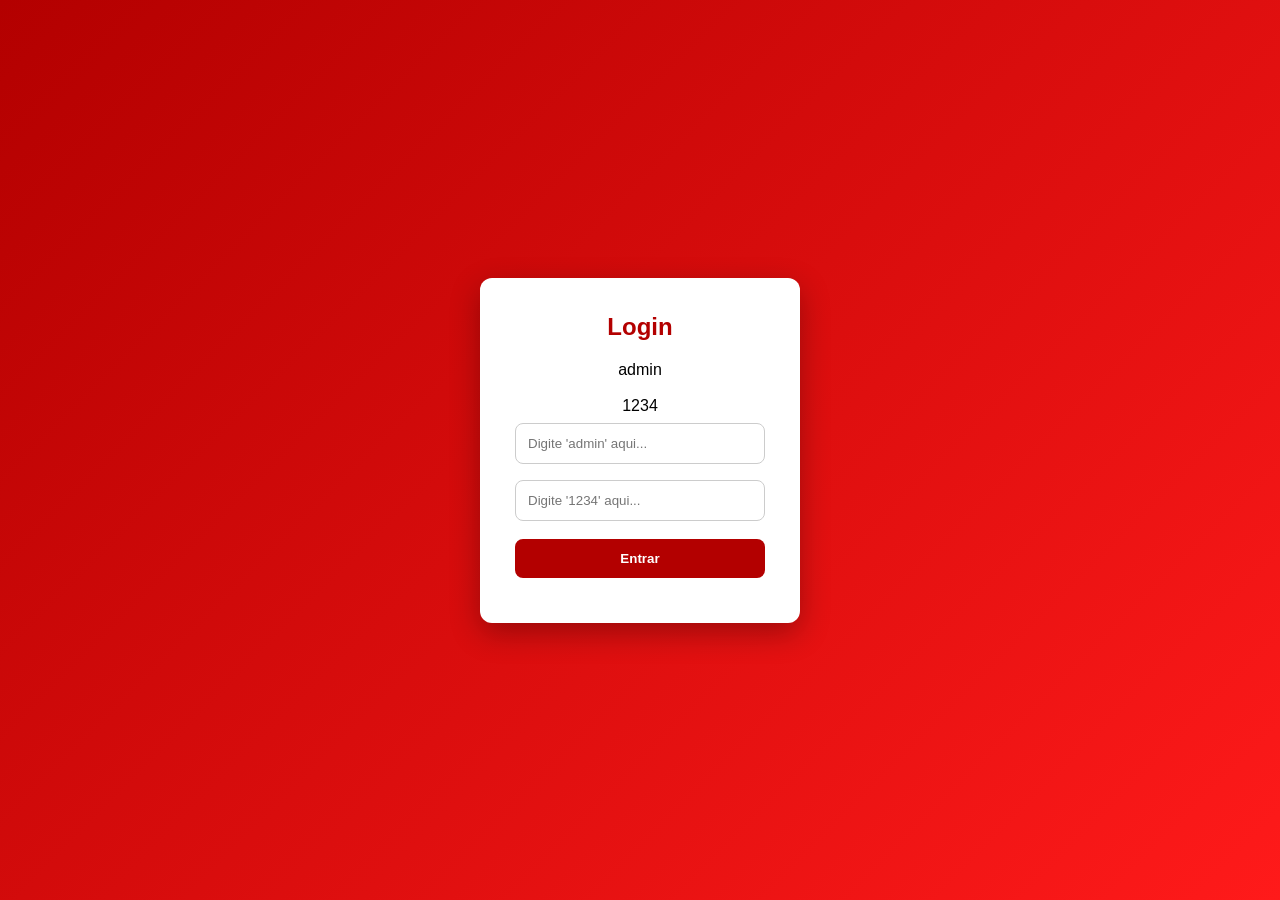
==== index.html @ d5be4e05 "Add files via upload Primeira versão do Yamaha Store" ====
<!DOCTYPE html>
<html lang="pt-BR">

<head>


    <meta charset="UTF-8">
    <meta name="viewport" content="width=device-width, initial-scale=1.0">

    <title>Yamaha Store</title>

    <link rel="stylesheet" href="https://cdnjs.cloudflare.com/ajax/libs/font-awesome/6.7.2/css/all.min.css">

    <link rel="stylesheet" href="css/style.css">
    <link rel="stylesheet" href="css/logo.css">
    <link rel="icon" type="image/png" href="/imagens/yamahaicon.png">

</head>

<body>

<a href="#rodape" class="botao-flutuante" title="Ir para o rodapé">
    <img src="/imagens/PFT.png" alt="">
</a>

</a>
    <script>
if (localStorage.getItem("logado") !== "true") {
    window.location.href = "pages/login.html";
}
</script>

    <button onclick="logout()" class="btn-logout">Sair</button>

    <header>


        <a href="index.html">
        <div class="logo">
            <h1><i class="fa-solid fa-motorcycle"></i> Yamaha Store</h1>
        </div>
        </a>



        <div class="search">

            <input type="text" id="pesquisa" placeholder="Pesquisar motos...">

            <button>
                <i class="fa-solid fa-magnifying-glass"></i>
            </button>

        </div>

        <div class="menu">

        <span id="saldo-usuario"></span>

        <a href="pages/favoritos.html">
        <button>
                <i class="fa-solid fa-heart menu-heart"></i>
                favoritos
                
            </button>
        </a>

            <a href="pages/carrinho.html">
    <button>
        
        <i class="fa-solid fa-cart-shopping"></i>
        compras
    </button>
</a>

            <a href="pages/login.html">
    <button>
        <i class="fa-solid fa-user"></i>
        admin
    </button>
</a>

        </div>

    </header>

    <main>

        <section class="banner">

            <div class="banner-texto">

                <h1>Bem-vindo à Yamaha Timbaúba</h1>

                <p>Encontre motos, roupas e acessórios originais Yamaha.</p>

                <a href="pages/motos.html" class="btn-banner">
                    Conheça nossas motos
                </a>

            </div>

        </section>

        <section class="categorias">

    <a href="pages/motos.html" class="categoria">

        <i class="fa-solid fa-motorcycle"></i>

        <p>Motos</p>

    </a>

    <a href="pages/roupas.html" class="categoria">

        <i class="fa-solid fa-shirt"></i>

        <p>Roupas</p>

    </a>

    <a href="pages/acessorios.html" class="categoria">

        <i class="fa-solid fa-helmet-safety"></i>

        <p>Acessórios</p>

    </a>

    <a href="pages/oleos.html" class="categoria">

        <i class="fa-solid fa-oil-can"></i>

        <p>Óleos</p>

    </a>

    <a href="pages/pecas.html" class="categoria">

        <i class="fa-solid fa-gears"></i>

        <p>Peças</p>

    </a>

</section>

        <section class="produtos">

            <h2><i class="fa-solid fa-fire"></i> Motos em Destaque</h2>

            <div id="lista-produtos"></div>

        </section>

        <div id="mensagem-pesquisa"></div>

        <div class="ver-mais">

            <a href="pages/motos.html" class="ver-todas">
                Ver todas as motos
                <i class="fa-solid fa-arrow-right"></i>
            </a>

        </div>

    </main>




<footer class="rodape" id="rodape">

    <div class="logos-rodape">

        <img src="/imagens/PFT.png" alt="Logo do Projeto Florescendo Talentos">

        <img src="/imagens/eremt.png" alt="Logo da EREMT">

        <img src="/imagens/cesar_school.png" alt="Logo da Cesar School">

    </div>


    <div class="texto-rodape">

        <h3>Projeto Florescendo Talentos</h3>

        <p>
            Este projeto representa a união entre conhecimento, criatividade e
            transformação. Desenvolvido por estudantes, nasce da vontade de
            aprender, criar e utilizar a tecnologia como uma ferramenta capaz de
            gerar novas possibilidades.

            <br><br>

            Cada linha de código, cada ideia e cada desafio superado representam
            dedicação, inovação e o compromisso de transformar conhecimento em
            experiências que possam inspirar novas gerações.
        </p>

    </div>


    <div class="desenvolvedores">

        <h3>Desenvolvedor(a)</h3>

        <p>
            <strong>LAVINNYA SOFIA SANTANA DO NASCIMENTO</strong>
        </p>

        <p>
            2º ano B - Escola de Referência em Ensino Médio de Timbaúba Professor Antônio José Barboza dos Santos
        </p>

    <div class="informacoes-projeto">
    <br><br>
    <h3>Registro do Projeto</h3>

    <p>
        Projeto desenvolvido no ano de <strong>2026</strong>.
    </p>

    <p>
        Primeira versão publicada em:
        <strong>06 de julho de 2026</strong>.
    </p>

    <p>
        Área de desenvolvimento:
        <strong>Desenvolvimento Web - HTML, CSS e JavaScript</strong>.
    </p>

    <p>
        Projeto acadêmico desenvolvido através do
        <strong>Projeto Florescendo Talentos</strong>.
    </p>

</div>

    </div>


</footer>

    <script src="js/app.js"></script>
    <script src="js/pesquisa.js"></script>

</body>

</html>
---- css/style.css ----
/* ==========================
   RESET
========================== */

#mensagem-pesquisa{
    display: none;
    text-align: center;
    padding: 60px 20px;
}

#mensagem-pesquisa h2{
    color: #555;
    font-size: 30px;
}

#saldo-usuario{
    display: flex;
    align-items: center;
    justify-content: center;

    font-size: 18px;
    font-weight: bold;
    color: #fff;

    min-width: 180px;
    text-align: center;
}

a{
    color: inherit;
    text-decoration: none;
}

*{
    margin:0;
    padding:0;
    box-sizing:border-box;
}

body{

    font-family:"Poppins", sans-serif;
    background:#f5f5f5;
    color:#222;

}

/* ==========================
   HEADER
========================== */

header{

    background:#d6001c;
    height:80px;

    display:flex;
    justify-content:space-between;
    align-items:center;

    padding:0 60px;

    color:white;

    position:sticky;
    top:0;
    z-index:999;

}

.logo h1{

    font-size:30px;
    display:flex;
    align-items:center;
    gap:12px;

}

.logo i{

    font-size:28px;

}

.search{

    width:500px;
    display:flex;

}

.search input{

    width:100%;
    border:none;

    padding:12px 15px;

    border-radius:8px 0 0 8px;

    font-size:16px;

    outline:none;

}

.search button{

    border:none;

    padding:0 20px;

    background:#0038A8;

    color:white;

    border-radius:0 8px 8px 0;

    cursor:pointer;

    transition:.3s;

}

.search button:hover{

    background:#00296f;

}

.menu{

    display:flex;
    gap:15px;
    align-items: center;

}

.menu button{

    border:none;

    background:white;

    color:#d6001c;

    padding:10px 16px;

    border-radius:8px;

    cursor:pointer;

    font-weight:bold;

    transition:.3s;

}

.menu button:hover{

    background:#ececec;

}

.menu i{

    font-size:17px;

}

/* ==========================
   BANNER
========================== */

.banner{

    height:500px;

    background:
    linear-gradient(
        to right,
        rgba(0,0,0,.70),
        rgba(0,0,0,.35),
        rgba(0,0,0,0)
    ),
    url("../imagens/foto da frente da yamaha de timba city.jpeg");

    background-size:cover;
    background-position:center 35%;

    display:flex;
    align-items:center;

    padding-left:80px;

}

.banner-texto{

    color:white;
    max-width:520px;

}

.banner-texto h1{

    font-size:55px;
    margin-bottom:20px;

}

.banner-texto p{

    font-size:22px;
    margin-bottom:35px;
    line-height:1.5;

}

.btn-banner{

    display:inline-block;

    background:#d6001c;

    color:white;

    padding:15px 35px;

    border-radius:8px;

    text-decoration:none;

    font-size:18px;

    font-weight:bold;

    transition:.3s;

}

.btn-banner:hover{

    background:#a80017;

}

/* ==========================
   CATEGORIAS
========================== */

.categorias{

    background:white;

    display:flex;

    justify-content:center;

    gap:55px;

    padding:35px;

}

.categoria{

    width:120px;

    text-align:center;

    cursor:pointer;

    transition:.3s;

    text-decoration: none;

    color: #222;

}

.categoria span{

    display:block;

}

.categoria i{

    font-size:42px;

    color:#d6001c;

    transition:.3s;

}

.categoria p{

    margin-top:12px;

    font-weight:600;

    color:#333;

}

.categoria:hover{

    transform:translateY(-8px);

}

.categoria:hover i{

    transform:scale(1.15);

}

/* ==========================
   PRODUTOS
========================== */

.produtos{

    padding:60px;

}

.produtos h2{

    font-size:32px;

    color:#222;

    margin-bottom:35px;

    display:flex;

    align-items:center;

    gap:10px;

}

.produtos h2 i{

    color:#d6001c;

}

#lista-produtos{

    display:grid;

    grid-template-columns:repeat(4,1fr);

    gap:30px;

}

/* ==========================
   CARD
========================== */

.card{

    position:relative;

    background:white;

    border-radius:15px;

    overflow:hidden;

    box-shadow:0 5px 18px rgba(0,0,0,.08);

    display:flex;

    flex-direction:column;

    transition:.3s;

}

.card:hover{

    transform:translateY(-8px);

    box-shadow:0 12px 28px rgba(0,0,0,.18);

}

.card img{

    width:100%;

    height:240px;

    object-fit:contain;

    padding:20px;

    background:white;

}

.favorito{

    position:absolute;

    top:15px;

    right:15px;

    color:#d6001c;

    font-size:22px;

    cursor:pointer;

    transition:.3s;

}

.favorito:hover{

    transform:scale(1.2);

}

.card-info{

    padding:20px;

    display:flex;

    flex-direction:column;

    flex:1;

}

.card-info h3{

    font-size:20px;

    margin-bottom:12px;

    min-height:50px;

}

.preco{

    color:#d6001c;

    font-size:28px;

    font-weight:bold;

    margin-bottom:12px;

}

.descricao{

    color:#666;

    font-size:14px;

    margin-bottom:15px;

    line-height:1.5;

}

.avaliacao{

    color:#ffb400;

    margin-bottom:20px;

    font-size:15px;

}

.avaliacao span{

    color:#555;

    font-weight:bold;

}

.btn-detalhes{

    width:100%;

    height:50px;

    display:flex;

    justify-content:center;

    align-items:center;

    gap:10px;

    border:none;

    border-radius:8px;

    background:#d6001c;

    color:white;

    font-size:18px;

    cursor:pointer;

    transition:.3s;

}

.btn-detalhes:hover{

    background:#a80017;

}

/* ==========================
   BOTÃO VER TODAS
========================== */

.ver-mais{

    text-align:center;

    margin:50px 0 80px;

}

.ver-todas{

    display:inline-flex;

    align-items:center;

    gap:10px;

    background:#0038A8;

    color:white;

    text-decoration:none;

    padding:16px 34px;

    border-radius:10px;

    font-size:18px;

    font-weight:bold;

    transition:.3s;

}

.ver-todas:hover{

    background:#00296f;

    transform:translateY(-3px);

}

/* ==========================
   PÁGINA MOTOS
========================== */

main{

    min-height:100vh;

}

.titulo-pagina{

    text-align:center;

    margin:50px 0 35px;

    font-size:40px;

    color:#d6001c;

}

/* ==========================
   PRODUTO
========================== */

.produto-detalhes{

    display:flex;

    gap:60px;

    padding:60px;

    background:white;

}

.produto-imagem{

    flex:1;

    text-align:center;

}

.produto-imagem img{

    width:100%;

    max-width:500px;

    object-fit:contain;

}

.produto-info{

    flex:1;

}

.produto-info h1{

    font-size:42px;

    margin-bottom:20px;

}

.ficha-tecnica{

    margin:60px;

}

.ficha-tecnica h2{

    margin-bottom:20px;

}

.ficha-tecnica table{

    width:100%;

    border-collapse:collapse;

    background:white;

}

.ficha-tecnica td{

    border:1px solid #ddd;

    padding:15px;

}

.ficha-tecnica tr:nth-child(even){

    background:#f5f5f5;

}
/* ==========================
   CARRINHO
========================== */

.total-carrinho{

    margin-top:40px;

    text-align:right;

}

.total-carrinho h2{

    margin-bottom:20px;

    color:#d6001c;

}

.remover{

    width:100%;

    margin-top:15px;

    padding:12px;

    background:#555;

    color:white;

    border:none;

    border-radius:8px;

    cursor:pointer;

    transition:.3s;

}

.remover:hover{

    background:#222;

}

.curtido {
    transform: scale(1.3);
    transition: 0.2s;
    color: red;
}

#btn-carrinho {
    background: #d6001c;
    color: white;

    padding: 15px 20px;

    display: flex;
    align-items: center;
    justify-content: center;
    gap: 10px;

    font-size: 16px;
    font-weight: bold;

    border: none;
    border-radius: 8px;

    cursor: pointer;

    width: 100%;
    max-width: 280px;

    white-space: nowrap;
}





.btn-logout {
    position: absolute;
    top: 15px;
    right: 15px;

    padding: 8px 12px;
    background: red;
    color: white;
    border: none;
    border-radius: 6px;

    cursor: pointer;
}

.btn-logout:hover {
    background: darkred;
}
/*========================
Botão flutuante
==========================*/
.botao-flutuante {

    position: fixed;

    right: 25px;
    bottom: 25px;

    width: 70px;
    height: 70px;

    background: white;

    border-radius: 50%;

    display: flex;

    justify-content: center;
    align-items: center;

    overflow: hidden;

    box-shadow: 0 5px 20px rgba(0,0,0,.5);

    z-index: 9999;

    transition: .3s;

}


.botao-flutuante img {

    width: 100%;
    height: 100%;

    object-fit: contain;

}


.botao-flutuante:hover {

    transform: scale(1.15) translateY(-5px);

    box-shadow: 0 10px 30px rgba(0,0,0,.6);

}

/*=====================================
Adaptação para celular
======================================*/

@media (max-width: 768px) {


    /* HEADER */

    header {

        height: auto;

        flex-direction: column;

        gap: 20px;

        padding: 20px;

        position: relative;

    }


    .logo h1 {

        font-size: 24px;

    }


    .search {

        width: 100%;

    }


    .menu {

        width: 100%;

        justify-content: center;

        flex-wrap: wrap;

    }


    .menu button {

        padding: 8px 12px;

        font-size: 14px;

    }



    /* BANNER */

    .banner {

        height: 450px;

        padding: 30px;

        background-position:center;

    }


    .banner-texto h1 {

        font-size: 35px;

    }


    .banner-texto p {

        font-size: 18px;

    }



    /* CATEGORIAS */

    .categorias {

        display:grid;

        grid-template-columns: repeat(2,1fr);

        gap:30px;

        padding:30px;

    }


    .categoria {

        width:auto;

    }



    /* PRODUTOS */

    .produtos {

        padding:30px 20px;

    }


    .produtos h2 {

        font-size:25px;

    }


    #lista-produtos {

        grid-template-columns:1fr;

        gap:20px;

    }



    /* CARDS */

    .card img {

        height:220px;

    }



    /* PRODUTO DETALHES */

    .produto-detalhes {

        flex-direction:column;

        padding:30px 20px;

        gap:30px;

    }


    .produto-info h1 {

        font-size:32px;

    }



    .ficha-tecnica {

        margin:30px 20px;

    }


    .ficha-tecnica table {

        font-size:14px;

    }



    /* BOTÃO FLUTUANTE */

    .botao-flutuante {

        width:60px;

        height:60px;

        right:15px;

        bottom:15px;

    }


}

/*===============================================
Adaptção para celular antigo
===============================================*/
@media (max-width: 480px) {


    .logo h1 {

        font-size:20px;

    }


    .menu button {

        width:100%;

    }


    .categorias {

        grid-template-columns:1fr;

    }


    .banner-texto h1 {

        font-size:28px;

    }


    .banner-texto p {

        font-size:16px;

    }


    .preco {

        font-size:24px;

    }


}

/*===================================
Rodapé
===================================*/
.rodape {

    background: linear-gradient(
        180deg,
        #050505,
        #1c1c1c,
        #555
    );

    color:white;

    padding:60px 20px;

    margin-top:60px;

    text-align:center;

}


.logos-rodape {

    display:flex;

    justify-content:center;

    align-items:center;

    gap:40px;

    flex-wrap:wrap;

    margin-bottom:40px;

}


.logos-rodape img {

    width:130px;

    height:130px;

    object-fit:contain;

    background:white;

    padding:12px;

    border-radius:20px;


    transition:
    transform .4s ease,
    box-shadow .4s ease;

}


/* efeito de destaque ao passar o mouse */

.logos-rodape img:hover {

    transform:scale(1.15) translateY(-10px);

    box-shadow:
    0 15px 30px rgba(0,0,0,.5);

}



.texto-rodape {

    max-width:850px;

    margin:auto;

}


.texto-rodape h3,
.desenvolvedores h3 {

    font-size:28px;

    margin-bottom:20px;

    color:#fff;

}


.texto-rodape p {

    font-size:17px;

    line-height:1.8;

    color:#ddd;

}



.desenvolvedores {

    margin-top:45px;

    padding-top:30px;

    border-top:1px solid rgba(255,255,255,.3);

}


.desenvolvedores p {

    color:#ddd;

    font-size:16px;

    line-height:1.6;

}


.desenvolvedores strong {

    color:white;

    font-size:18px;

}


.transicao-rodape {

    height: 120px;

    background: linear-gradient(
        to bottom,
        #f5f5f5,
        #050505
    );

}
---- css/logo.css ----
.banner {
    position: relative;
}

#logomarca {
    position: absolute;
    right: 30px;
    bottom: 20px;
}

#logomarca img {
    width: 120px;
    height: auto;
}


/*===================================
Rodapé
===================================*/
.rodape {

    background: linear-gradient(
        180deg,
        #050505,
        #1c1c1c,
        #555
    );

    color:white;

    padding:60px 20px;

    margin-top:60px;

    text-align:center;

}


.logos-rodape {

    display:flex;

    justify-content:center;

    align-items:center;

    gap:40px;

    flex-wrap:wrap;

    margin-bottom:40px;

}


.logos-rodape img {

    width:130px;

    height:130px;

    object-fit:contain;

    background:white;

    padding:12px;

    border-radius:20px;


    transition:
    transform .4s ease,
    box-shadow .4s ease;

}


/* efeito de destaque ao passar o mouse */

.logos-rodape img:hover {

    transform:scale(1.15) translateY(-10px);

    box-shadow:
    0 15px 30px rgba(0,0,0,.5);

}



.texto-rodape {

    max-width:850px;

    margin:auto;

}


.texto-rodape h3,
.desenvolvedores h3 {

    font-size:28px;

    margin-bottom:20px;

    color:#fff;

}


.texto-rodape p {

    font-size:17px;

    line-height:1.8;

    color:#ddd;

}



.desenvolvedores {

    margin-top:45px;

    padding-top:30px;

    border-top:1px solid rgba(255,255,255,.3);

}


.desenvolvedores p {

    color:#ddd;

    font-size:16px;

    line-height:1.6;

}


.desenvolvedores strong {

    color:white;

    font-size:18px;

}
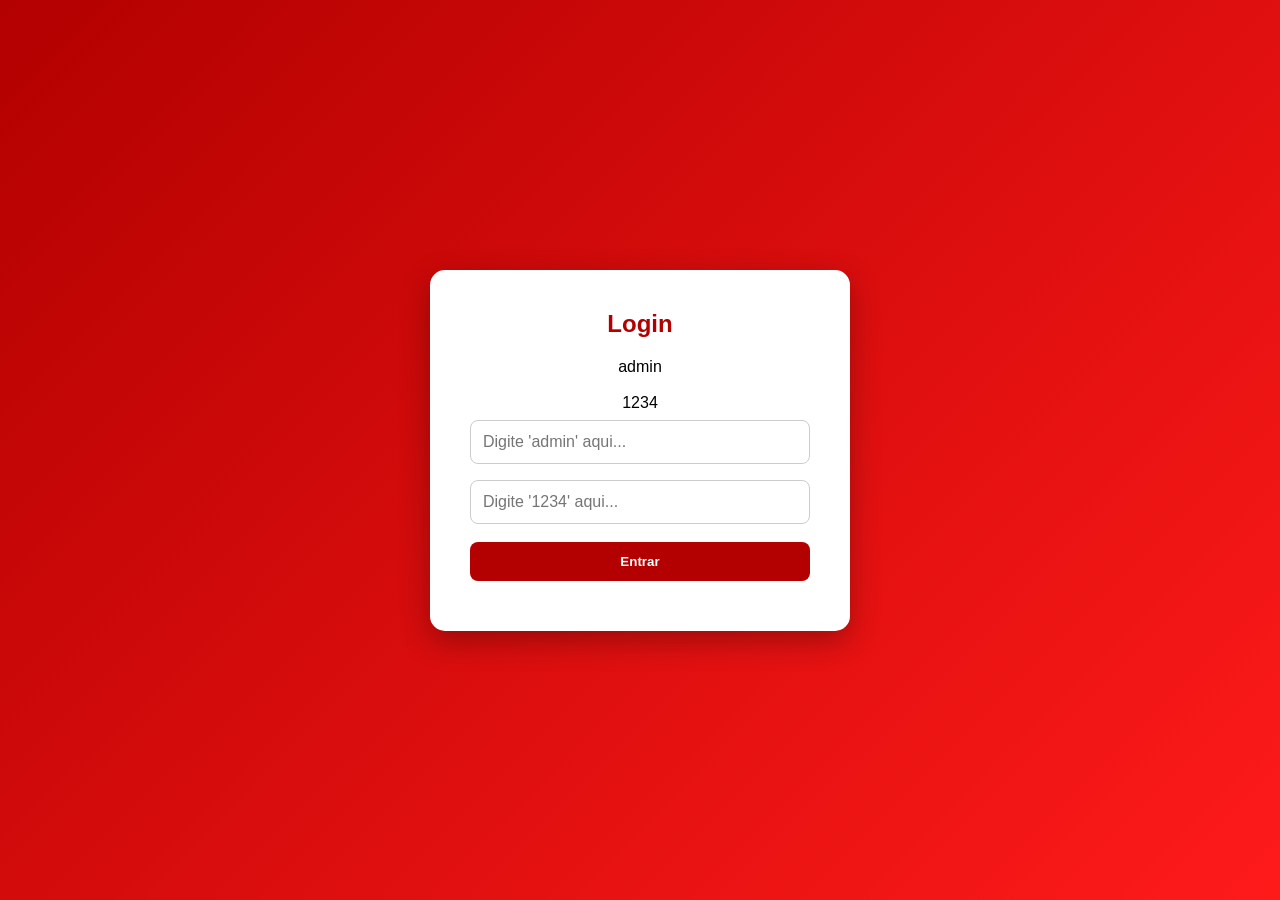
==== commit cc50e2c6: "Atualiza projeto com novas funcionalidades e adaptabilidade para o mobile" ====
--- a/index.html
+++ b/index.html
@@ -9,13 +9,35 @@
     <meta charset="UTF-8">
     <meta name="viewport" content="width=device-width, initial-scale=1.0">
 
-    <title>Yamaha Store</title>
+    <title>Yamaha Store Timbaúba | Motos, Acessórios e Produtos Yamaha</title>
 
     <link rel="stylesheet" href="https://cdnjs.cloudflare.com/ajax/libs/font-awesome/6.7.2/css/all.min.css">
 
     <link rel="stylesheet" href="css/style.css">
     <link rel="stylesheet" href="css/logo.css">
     <link rel="icon" type="image/png" href="/imagens/yamahaicon.png">
+
+    <meta name="description" content="Yamaha Store Timbaúba: encontre motos Yamaha, acessórios, peças, roupas, óleos e produtos originais. Projeto desenvolvido por estudantes através do Projeto Florescendo Talentos da Escola de Referência em Ensino Médio de Timbaúba Professor Antônio José Barboza dos Santos.">
+
+    <meta name="keywords" content="Yamaha Store, Yamaha Timbaúba, motos Yamaha Timbaúba, concessionária Yamaha, motos novas Yamaha, Factor 150, FZ15, FZ25, Crosser 150, Lander 250, NMAX, MT-03, MT-07, R15, acessórios Yamaha, capacete Yamaha, roupas Yamaha, peças Yamaha, óleo Yamaha, Yamalube, motocicletas, loja de motos, motos Pernambuco">
+
+    <meta name="author" content="Lavinnya Sofia Santana do Nascimento - Projeto Florescendo Talentos">
+
+    <meta name="robots" content="index, follow">
+
+    <meta name="language" content="pt-BR">
+
+    <meta name="geo.region" content="BR-PE">
+
+    <meta name="geo.placename" content="Timbaúba, Pernambuco, Brasil">
+
+    <meta property="og:title" content="Yamaha Store Timbaúba | Motos Yamaha">
+
+    <meta property="og:description" content="Conheça motos, acessórios, peças e produtos Yamaha em um projeto desenvolvido pelo Projeto Florescendo Talentos.">
+
+    <meta property="og:type" content="website">
+
+    <meta property="og:locale" content="pt_BR">
 
 </head>
 
@@ -32,7 +54,6 @@
 }
 </script>
 
-    <button onclick="logout()" class="btn-logout">Sair</button>
 
     <header>
 
@@ -58,6 +79,8 @@
         <div class="menu">
 
         <span id="saldo-usuario"></span>
+
+
 
         <a href="pages/favoritos.html">
         <button>
@@ -182,12 +205,18 @@
 
         <img src="/imagens/cesar_school.png" alt="Logo da Cesar School">
 
+        <img src="/imagens/SEpernambuco.png" alt="Logo da Secretaria de Educação de Pernambuco">
+
     </div>
 
 
     <div class="texto-rodape">
 
         <h3>Projeto Florescendo Talentos</h3>
+
+        <p>
+            <b>Esse é um projeto escolar</b>, desenvolvido como parte das atividades do <b>Projeto Florescendo Talentos</b>, que busca incentivar o aprendizado, a criatividade e o uso da tecnologia como ferramenta de transformação. <br>A iniciativa reúne estudantes em uma experiência prática, permitindo que coloquem em ação os conhecimentos adquiridos em sala de aula por meio do desenvolvimento de soluções inovadoras.
+        </p> <br><br>
 
         <p>
             Este projeto representa a união entre conhecimento, criatividade e
@@ -210,7 +239,7 @@
         <h3>Desenvolvedor(a)</h3>
 
         <p>
-            <strong>LAVINNYA SOFIA SANTANA DO NASCIMENTO</strong>
+            <strong>LAVINNYA S.</strong>
         </p>
 
         <p>
@@ -252,4 +281,4 @@
 
 </body>
 
-</html>+</html>
--- a/css/style.css
+++ b/css/style.css
@@ -765,16 +765,11 @@
 
 
 .btn-logout {
-    position: absolute;
-    top: 15px;
-    right: 15px;
-
     padding: 8px 12px;
     background: red;
     color: white;
     border: none;
     border-radius: 6px;
-
     cursor: pointer;
 }
 
@@ -836,59 +831,53 @@
 Adaptação para celular
 ======================================*/
 
+/* =====================================
+   Adaptação para celular (HEADER/MENU)
+====================================== */
 @media (max-width: 768px) {
 
-
-    /* HEADER */
-
     header {
-
         height: auto;
-
         flex-direction: column;
-
-        gap: 20px;
-
-        padding: 20px;
-
+        gap: 15px;
+        padding: 15px 20px 20px;
         position: relative;
-
-    }
-
+    }
 
     .logo h1 {
-
-        font-size: 24px;
-
-    }
-
+        font-size: 22px;
+    }
 
     .search {
-
         width: 100%;
-
-    }
-
+    }
 
     .menu {
-
         width: 100%;
-
         justify-content: center;
-
+        gap: 10px;
         flex-wrap: wrap;
-
-    }
-
+    }
+
+    .menu a {
+        flex: 1 1 auto;
+    }
 
     .menu button {
-
-        padding: 8px 12px;
-
-        font-size: 14px;
-
-    }
-
+        width: 100%;
+        padding: 10px 8px;
+        font-size: 13px;
+        white-space: nowrap;
+    }
+
+    #saldo-usuario {
+        min-width: auto;
+        width: 100%;
+        order: -1; /* mostra o saldo antes dos botões */
+        font-size: 16px;
+    }
+
+    /* botão Sair volta a ficar dentro do fluxo do header */
 
 
     /* BANNER */
@@ -1028,28 +1017,30 @@
 
     }
 
-
-}
+}
+
 
 /*===============================================
 Adaptção para celular antigo
 ===============================================*/
 @media (max-width: 480px) {
 
-
-    .logo h1 {
-
-        font-size:20px;
-
-    }
-
+    .menu {
+        display: grid;
+        grid-template-columns: repeat(3, 1fr);
+        gap: 8px;
+    }
 
     .menu button {
-
-        width:100%;
-
-    }
-
+        font-size: 11px;
+        padding: 10px 4px;
+        flex-direction: column;
+        gap: 4px;
+    }
+
+    .menu i {
+        font-size: 15px;
+    }
 
     .categorias {
 
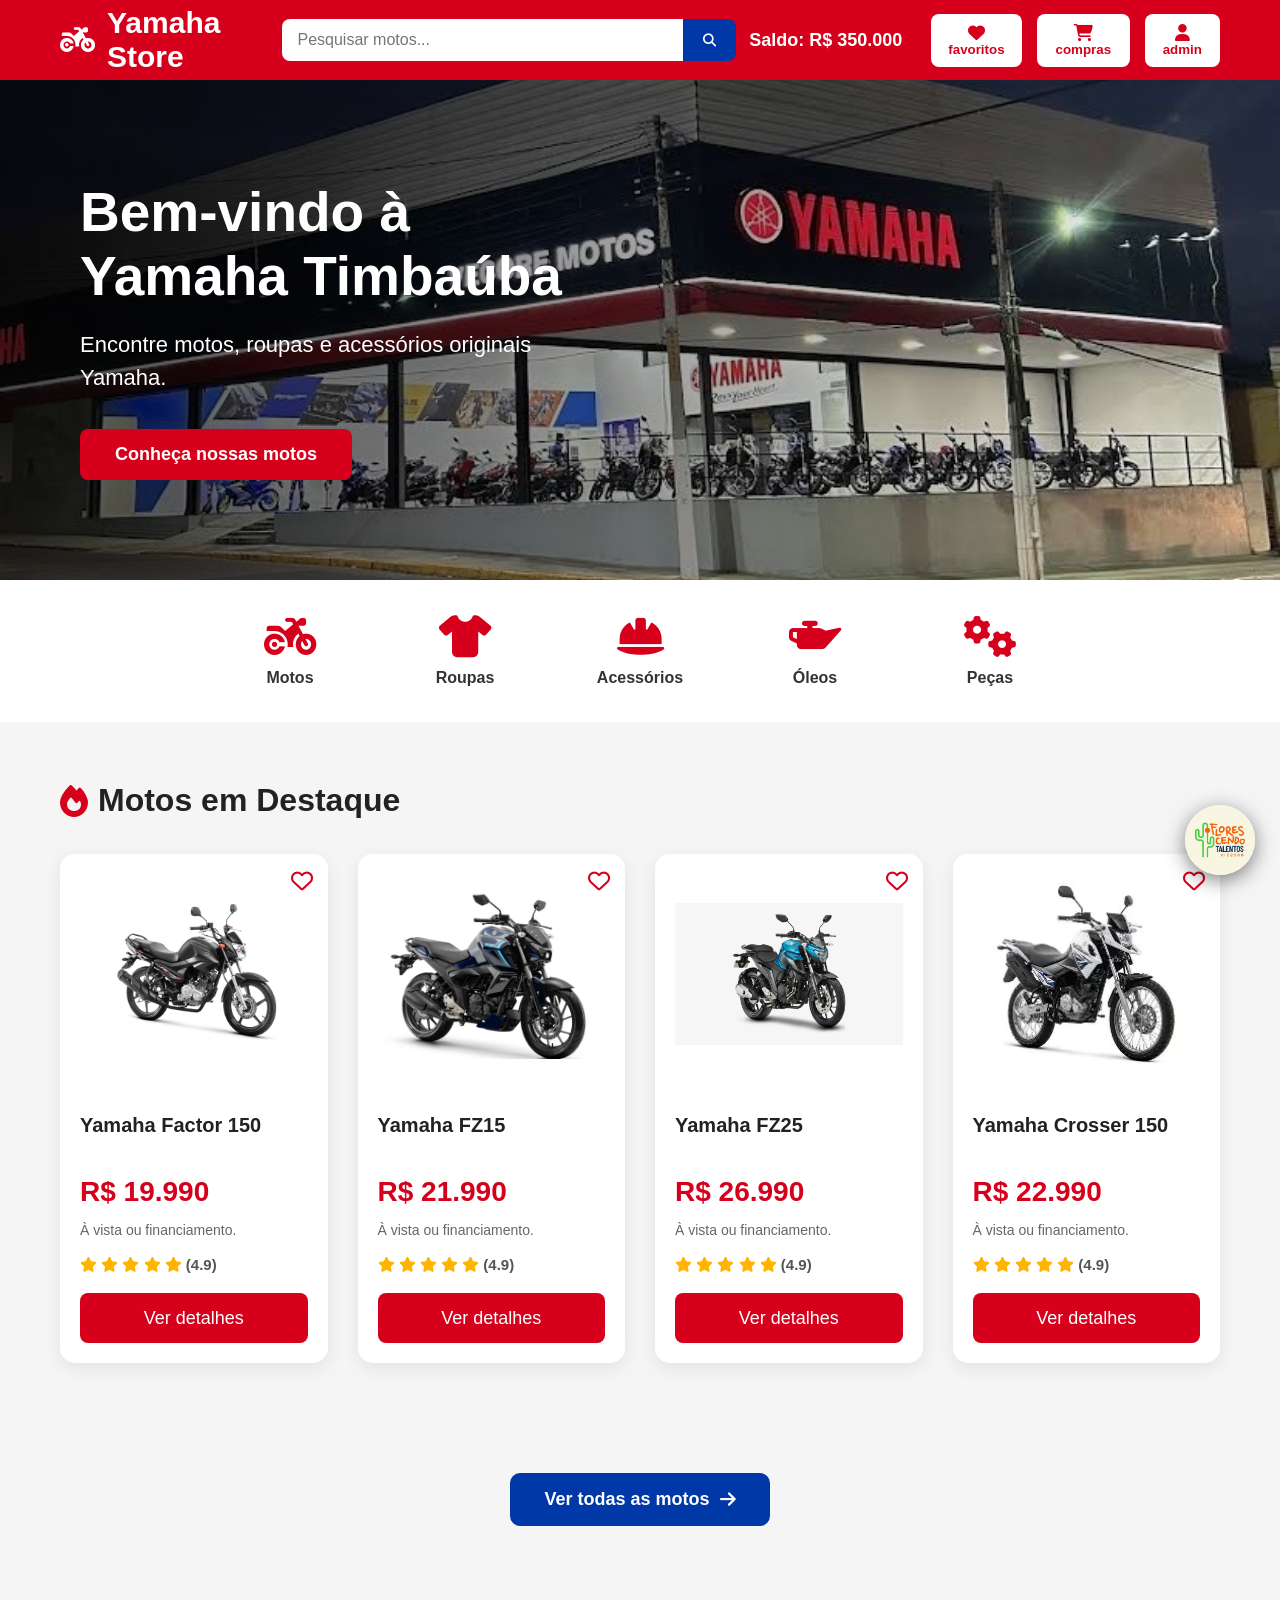
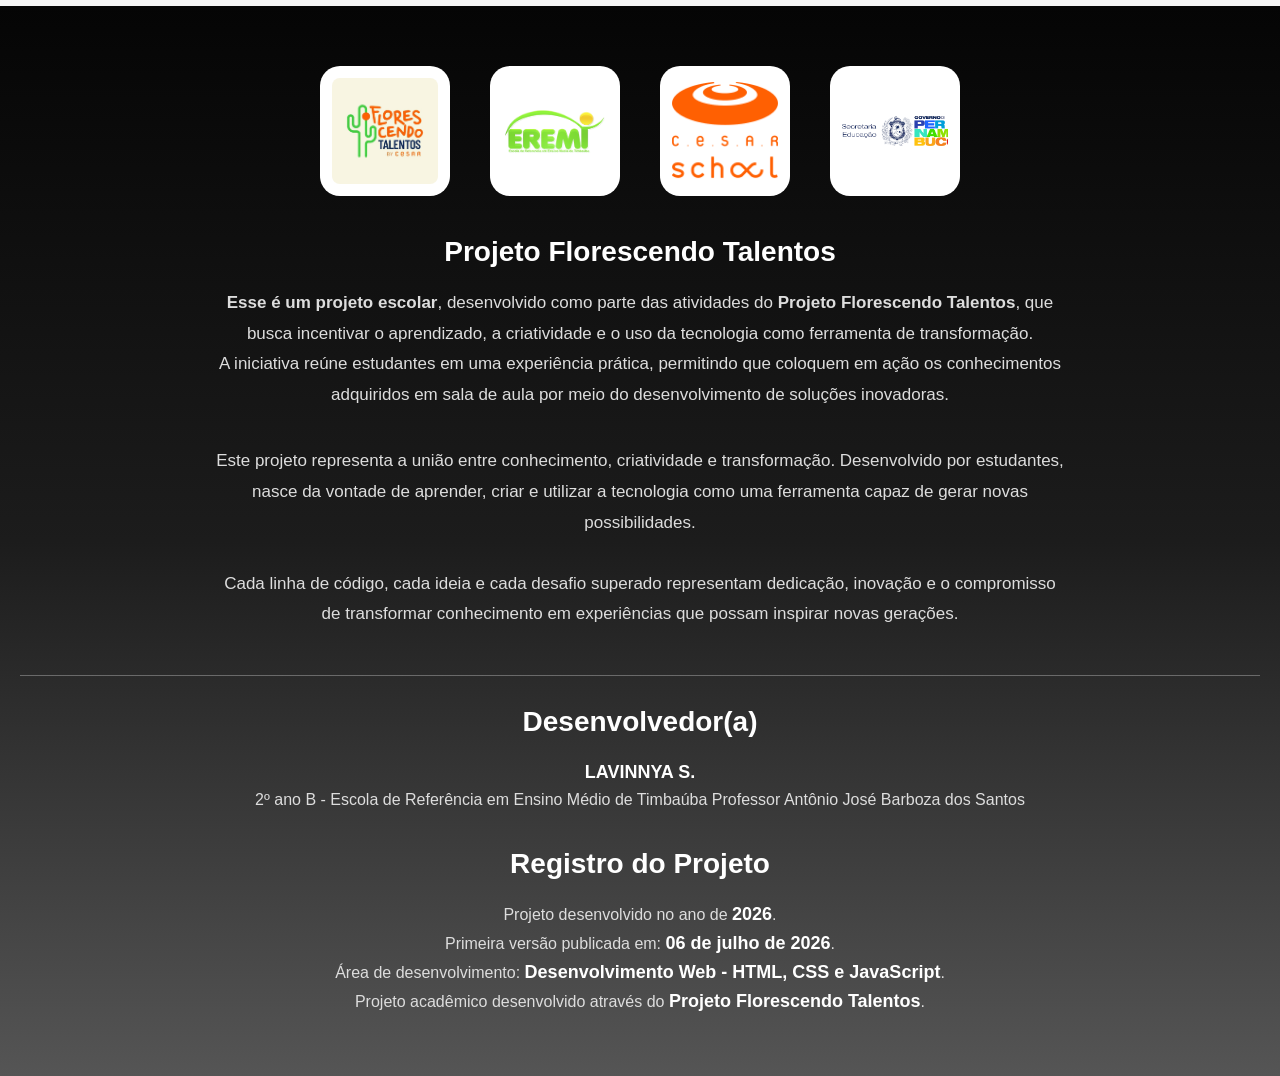
==== commit 54d6eb29: "Update index.html" ====
--- a/index.html
+++ b/index.html
@@ -48,11 +48,6 @@
 </a>
 
 </a>
-    <script>
-if (localStorage.getItem("logado") !== "true") {
-    window.location.href = "pages/login.html";
-}
-</script>
 
 
     <header>
--- a/css/style.css
+++ b/css/style.css
@@ -852,23 +852,23 @@
         width: 100%;
     }
 
-    .menu {
-        width: 100%;
-        justify-content: center;
-        gap: 10px;
-        flex-wrap: wrap;
-    }
-
-    .menu a {
-        flex: 1 1 auto;
-    }
-
-    .menu button {
-        width: 100%;
-        padding: 10px 8px;
-        font-size: 13px;
-        white-space: nowrap;
-    }
+.menu {
+    width: 100%;
+    justify-content: center;
+    gap: 10px;
+    flex-wrap: wrap;
+}
+
+.menu a {
+    flex: 0 0 auto; /* não estica mais */
+}
+
+.menu button {
+    width: auto;      /* tamanho natural, não 100% */
+    padding: 10px 16px;
+    font-size: 13px;
+    white-space: nowrap;
+}
 
     #saldo-usuario {
         min-width: auto;
@@ -1025,13 +1025,21 @@
 ===============================================*/
 @media (max-width: 480px) {
 
+@media (max-width: 480px) {
+
     .menu {
         display: grid;
         grid-template-columns: repeat(3, 1fr);
         gap: 8px;
+        width: 100%;
+    }
+
+    .menu a {
+        width: 100%;
     }
 
     .menu button {
+        width: 100%;   /* aqui faz sentido, é grid controlado */
         font-size: 11px;
         padding: 10px 4px;
         flex-direction: column;
@@ -1041,6 +1049,7 @@
     .menu i {
         font-size: 15px;
     }
+}
 
     .categorias {
 
